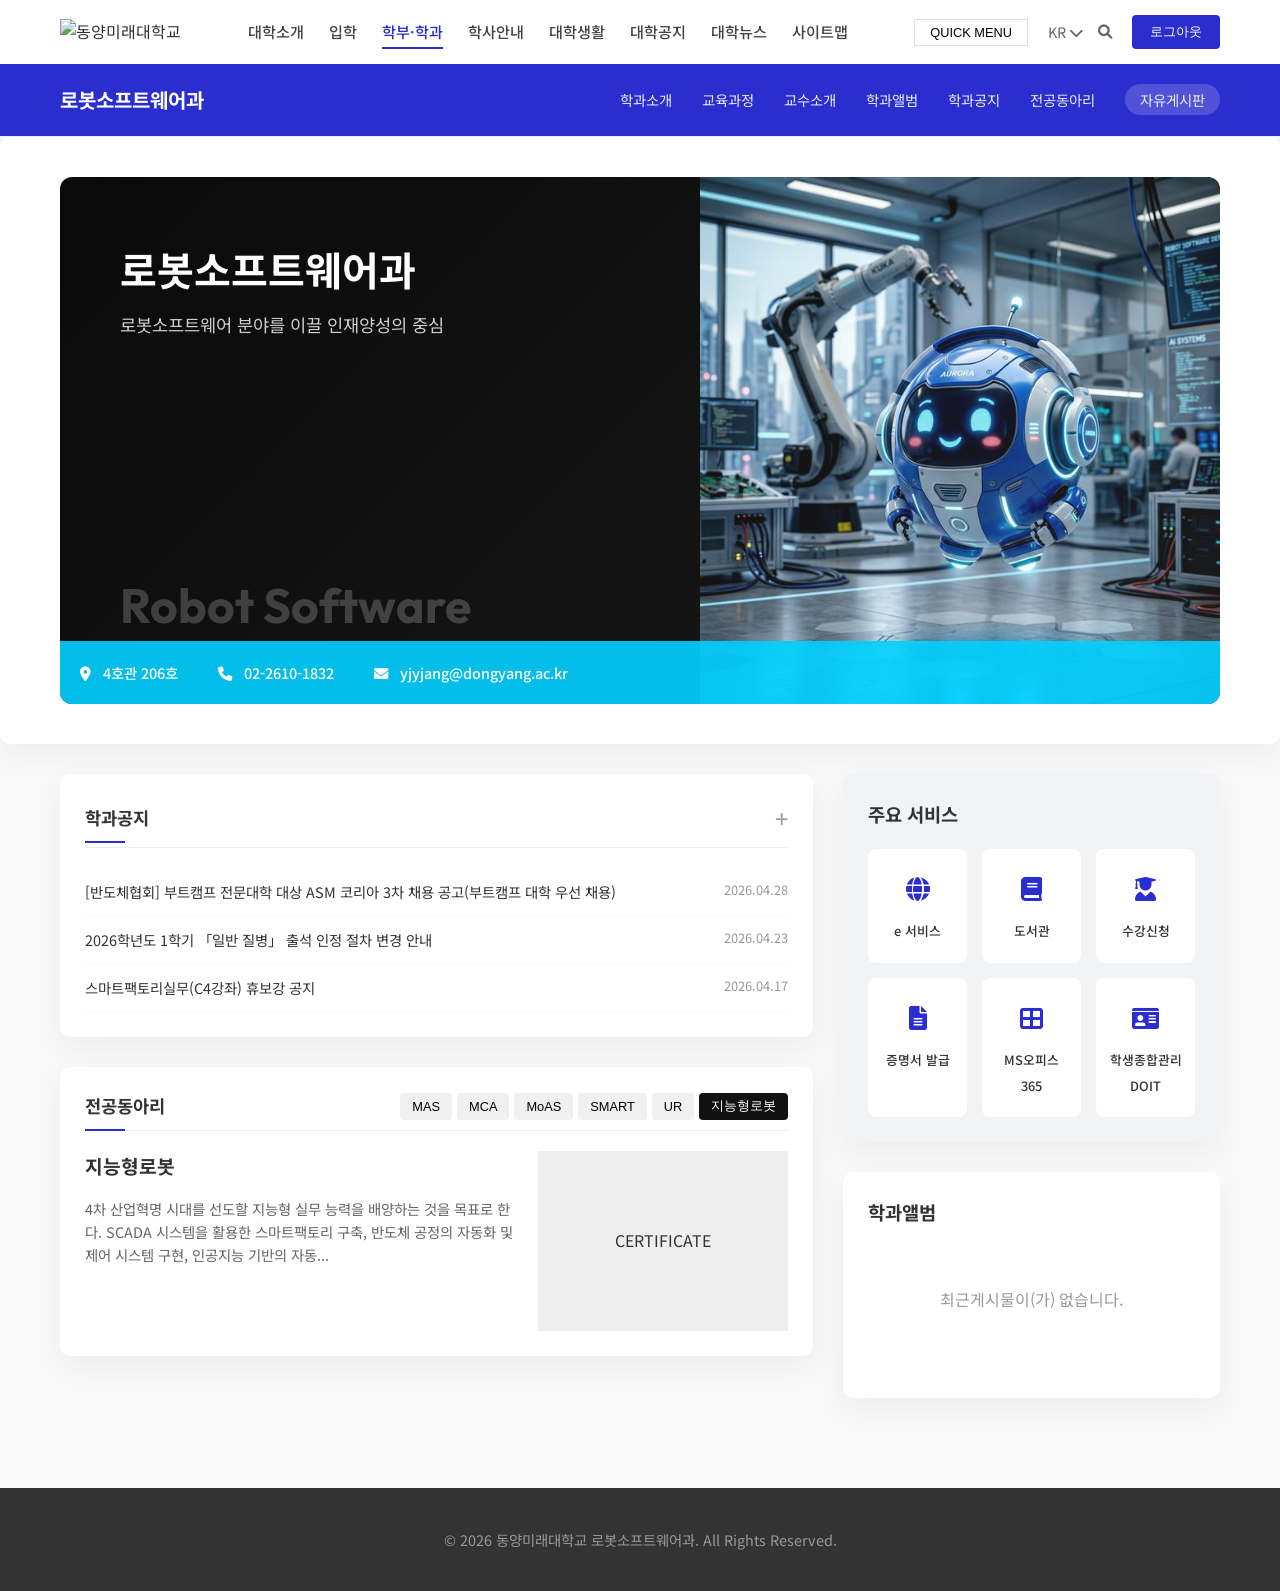
==== robot/index.html @ 5889968f "Add files via upload" ====
<!DOCTYPE html>
<html lang="ko">
<head>
    <meta charset="UTF-8">
    <meta name="viewport" content="width=device-width, initial-scale=1.0">
    <title>로봇소프트웨어과 - 동양미래대학교</title>
    <link rel="stylesheet" href="style.css">
    <link rel="preconnect" href="https://fonts.googleapis.com">
    <link rel="preconnect" href="https://fonts.gstatic.com" crossorigin>
    <link href="https://fonts.googleapis.com/css2?family=Noto+Sans+KR:wght@300;400;500;700&family=Outfit:wght@400;600;700&display=swap" rel="stylesheet">
    <link rel="stylesheet" href="https://cdnjs.cloudflare.com/ajax/libs/font-awesome/6.0.0/css/all.min.css">
</head>
<body>
    <header>
        <div class="top-nav">
            <div class="container">
                <div class="logo">
                    <img src="https://www.dongyang.ac.kr/sites/computer/images/common/logo.png" alt="동양미래대학교">
                </div>
                <nav class="main-menu">
                    <ul>
                        <li><a href="#">대학소개</a></li>
                        <li><a href="#">입학</a></li>
                        <li class="active"><a href="#">학부·학과</a></li>
                        <li><a href="#">학사안내</a></li>
                        <li><a href="#">대학생활</a></li>
                        <li><a href="#">대학공지</a></li>
                        <li><a href="#">대학뉴스</a></li>
                        <li><a href="#">사이트맵</a></li>
                    </ul>
                </nav>
                <div class="quick-menu">
                    <button class="btn-quick">QUICK MENU</button>
                    <div class="lang-search">
                        <span class="lang">KR <i class="fas fa-chevron-down"></i></span>
                        <i class="fas fa-search"></i>
                    </div>
                    <button class="btn-login">로그아웃</button>
                </div>
            </div>
        </div>
        <div class="dept-nav">
            <div class="container">
                <h1 class="dept-name">로봇소프트웨어과</h1>
                <nav class="sub-menu">
                    <ul>
                        <li><a href="#">학과소개</a></li>
                        <li><a href="#">교육과정</a></li>
                        <li><a href="#">교수소개</a></li>
                        <li><a href="#">학과앨범</a></li>
                        <li><a href="#">학과공지</a></li>
                        <li><a href="#">전공동아리</a></li>
                        <li class="btn-board"><a href="board.html">자유게시판</a></li>
                    </ul>
                </nav>
            </div>
        </div>
    </header>

    <main>
        <section class="hero-section">
            <div class="container">
                <div class="hero-card">
                    <div class="hero-content">
                        <h2>로봇소프트웨어과</h2>
                        <p>로봇소프트웨어 분야를 이끌 인재양성의 중심</p>
                        <h3 class="eng-title">Robot Software</h3>
                    </div>
                    <div class="hero-image">
                        <!-- We will use the generated robot image here -->
                        <img src="robot_banner_1777857553426.png" alt="Robot Banner">
                    </div>
                    <div class="contact-info-bar">
                        <div class="info-item"><i class="fas fa-map-marker-alt"></i> 4호관 206호</div>
                        <div class="info-item"><i class="fas fa-phone"></i> 02-2610-1832</div>
                        <div class="info-item"><i class="fas fa-envelope"></i> yjyjang@dongyang.ac.kr</div>
                    </div>
                </div>
            </div>
        </section>

        <div class="content-grid container">
            <div class="grid-left">
                <section class="notice-section">
                    <div class="section-header">
                        <h3>학과공지</h3>
                        <a href="#" class="btn-plus">+</a>
                    </div>
                    <div class="notice-list">
                        <div class="notice-item">
                            <span class="title">[반도체협회] 부트캠프 전문대학 대상 ASM 코리아 3차 채용 공고(부트캠프 대학 우선 채용)</span>
                            <span class="date">2026.04.28</span>
                        </div>
                        <div class="notice-item">
                            <span class="title">2026학년도 1학기 「일반 질병」 출석 인정 절차 변경 안내</span>
                            <span class="date">2026.04.23</span>
                        </div>
                        <div class="notice-item">
                            <span class="title">스마트팩토리실무(C4강좌) 휴보강 공지</span>
                            <span class="date">2026.04.17</span>
                        </div>
                    </div>
                </section>

                <section class="clubs-section">
                    <div class="section-header">
                        <h3>전공동아리</h3>
                        <div class="club-tabs">
                            <button>MAS</button>
                            <button>MCA</button>
                            <button>MoAS</button>
                            <button>SMART</button>
                            <button>UR</button>
                            <button class="active">지능형로봇</button>
                        </div>
                    </div>
                    <div class="club-content">
                        <div class="club-info">
                            <h4>지능형로봇</h4>
                            <p>4차 산업혁명 시대를 선도할 지능형 실무 능력을 배양하는 것을 목표로 한다. SCADA 시스템을 활용한 스마트팩토리 구축, 반도체 공정의 자동화 및 제어 시스템 구현, 인공지능 기반의 자동...</p>
                        </div>
                        <div class="club-image">
                            <!-- Placeholder for club detail image -->
                            <div class="placeholder-img">CERTIFICATE</div>
                        </div>
                    </div>
                </section>
            </div>

            <div class="grid-right">
                <section class="services-section">
                    <h3>주요 서비스</h3>
                    <div class="services-grid">
                        <div class="service-item">
                            <div class="service-icon"><i class="fas fa-globe"></i></div>
                            <span>e 서비스</span>
                        </div>
                        <div class="service-item">
                            <div class="service-icon"><i class="fas fa-book"></i></div>
                            <span>도서관</span>
                        </div>
                        <div class="service-item">
                            <div class="service-icon"><i class="fas fa-user-graduate"></i></div>
                            <span>수강신청</span>
                        </div>
                        <div class="service-item">
                            <div class="service-icon"><i class="fas fa-file-alt"></i></div>
                            <span>증명서 발급</span>
                        </div>
                        <div class="service-item">
                            <div class="service-icon"><i class="fas fa-th-large"></i></div>
                            <span>MS오피스 365</span>
                        </div>
                        <div class="service-item">
                            <div class="service-icon"><i class="fas fa-id-card"></i></div>
                            <span>학생종합관리 DOIT</span>
                        </div>
                    </div>
                </section>

                <section class="album-section">
                    <h3>학과앨범</h3>
                    <div class="album-empty">
                        <p>최근게시물이(가) 없습니다.</p>
                    </div>
                </section>
            </div>
        </div>
    </main>

    <footer>
        <div class="container">
            <p>&copy; 2026 동양미래대학교 로봇소프트웨어과. All Rights Reserved.</p>
        </div>
    </footer>
</body>
</html>
---- robot/style.css ----
:root {
    --primary-color: #2B2ECF;
    --secondary-color: #4A4EDD;
    --accent-color: #00D1FF;
    --text-color: #333;
    --light-gray: #f4f7f6;
    --border-color: #eee;
    --white: #ffffff;
    --black: #111;
    --transition: all 0.3s ease;
    --container-width: 1200px;
    --shadow: 0 10px 30px rgba(0,0,0,0.05);
}

* {
    margin: 0;
    padding: 0;
    box-sizing: border-box;
}

body {
    font-family: 'Noto Sans KR', sans-serif;
    color: var(--text-color);
    background-color: #f9f9f9;
    line-height: 1.6;
}

.container {
    max-width: var(--container-width);
    margin: 0 auto;
    padding: 0 20px;
}

a {
    text-decoration: none;
    color: inherit;
}

ul {
    list-style: none;
}

/* Header */
header {
    background: var(--white);
    border-bottom: 1px solid var(--border-color);
    position: sticky;
    top: 0;
    z-index: 1000;
}

.top-nav {
    padding: 15px 0;
}

.top-nav .container {
    display: flex;
    justify-content: space-between;
    align-items: center;
}

.logo img {
    height: 40px;
}

.main-menu ul {
    display: flex;
    gap: 25px;
}

.main-menu li a {
    font-size: 0.95rem;
    font-weight: 500;
    color: #444;
}

.main-menu li.active a {
    color: var(--primary-color);
    border-bottom: 2px solid var(--primary-color);
    padding-bottom: 5px;
}

.quick-menu {
    display: flex;
    align-items: center;
    gap: 20px;
}

.btn-quick {
    background: transparent;
    border: 1px solid #ddd;
    padding: 5px 15px;
    font-size: 0.8rem;
    cursor: pointer;
}

.lang-search {
    display: flex;
    gap: 15px;
    align-items: center;
    font-size: 0.9rem;
    color: #666;
}

.btn-login {
    background: var(--primary-color);
    color: white;
    border: none;
    padding: 8px 18px;
    border-radius: 4px;
    font-weight: 500;
    cursor: pointer;
}

/* Dept Nav */
.dept-nav {
    background: var(--primary-color);
    color: white;
    padding: 20px 0;
}

.dept-nav .container {
    display: flex;
    justify-content: space-between;
    align-items: center;
}

.dept-name {
    font-size: 1.25rem;
    font-weight: 700;
}

.sub-menu ul {
    display: flex;
    gap: 30px;
}

.sub-menu li a {
    font-size: 0.9rem;
    font-weight: 400;
    opacity: 0.9;
}

.sub-menu li a:hover {
    opacity: 1;
    text-decoration: underline;
}

.btn-board a {
    background: rgba(255,255,255,0.2);
    padding: 5px 15px;
    border-radius: 20px;
    font-weight: 600;
}

/* Hero Section */
.hero-section {
    padding: 40px 0;
}

.hero-card {
    background: linear-gradient(135deg, #0a0a0a 0%, #1a1a1a 100%);
    border-radius: 12px;
    overflow: hidden;
    position: relative;
    display: flex;
    min-height: 450px;
    color: white;
}

.hero-content {
    flex: 1;
    padding: 60px;
    z-index: 2;
    display: flex;
    flex-direction: column;
    justify-content: center;
}

.hero-content h2 {
    font-size: 2.5rem;
    margin-bottom: 10px;
    font-weight: 700;
}

.hero-content p {
    font-size: 1.1rem;
    opacity: 0.8;
    margin-bottom: 20px;
}

.eng-title {
    font-family: 'Outfit', sans-serif;
    font-size: 3rem;
    font-weight: 700;
    opacity: 0.2;
    margin-top: auto;
}

.hero-image {
    flex: 1;
    position: relative;
}

.hero-image img {
    width: 100%;
    height: 100%;
    object-fit: cover;
    mix-blend-mode: lighten;
}

.contact-info-bar {
    position: absolute;
    bottom: 0;
    left: 0;
    width: 100%;
    background: rgba(0, 209, 255, 0.9);
    padding: 20px;
    display: flex;
    gap: 40px;
    z-index: 3;
}

.info-item {
    font-size: 0.9rem;
    font-weight: 500;
}

.info-item i {
    margin-right: 8px;
}

/* Content Grid */
.content-grid {
    display: grid;
    grid-template-columns: 2fr 1fr;
    gap: 30px;
    margin-bottom: 60px;
}

section {
    background: var(--white);
    padding: 25px;
    border-radius: 10px;
    box-shadow: var(--shadow);
    margin-bottom: 30px;
}

.section-header {
    display: flex;
    justify-content: space-between;
    align-items: center;
    margin-bottom: 20px;
    border-bottom: 1px solid var(--border-color);
    padding-bottom: 10px;
}

.section-header h3 {
    font-size: 1.1rem;
    position: relative;
}

.section-header h3::after {
    content: '';
    position: absolute;
    bottom: -11px;
    left: 0;
    width: 40px;
    height: 2px;
    background: var(--primary-color);
}

.btn-plus {
    font-size: 1.5rem;
    color: #999;
}

/* Notice List */
.notice-item {
    display: flex;
    justify-content: space-between;
    padding: 12px 0;
    border-bottom: 1px solid #f9f9f9;
}

.notice-item .title {
    white-space: nowrap;
    overflow: hidden;
    text-overflow: ellipsis;
    margin-right: 20px;
    font-size: 0.9rem;
}

.notice-item .date {
    font-size: 0.8rem;
    color: #999;
    flex-shrink: 0;
}

/* Clubs */
.club-tabs {
    display: flex;
    gap: 5px;
}

.club-tabs button {
    background: #f0f0f0;
    border: none;
    padding: 5px 12px;
    font-size: 0.8rem;
    cursor: pointer;
    border-radius: 4px;
}

.club-tabs button.active {
    background: var(--black);
    color: white;
}

.club-content {
    display: flex;
    gap: 20px;
    margin-top: 15px;
}

.club-info h4 {
    margin-bottom: 15px;
    font-size: 1.2rem;
}

.club-info p {
    font-size: 0.9rem;
    color: #666;
}

.club-image {
    width: 250px;
    height: 180px;
    background: #eee;
    display: flex;
    align-items: center;
    justify-content: center;
    flex-shrink: 0;
}

/* Services */
.services-section {
    background: #f1f3f5;
}

.services-grid {
    display: grid;
    grid-template-columns: 1fr 1fr 1fr;
    gap: 15px;
    margin-top: 20px;
}

.service-item {
    background: white;
    padding: 20px 10px;
    text-align: center;
    border-radius: 8px;
    cursor: pointer;
    transition: var(--transition);
}

.service-item:hover {
    transform: translateY(-5px);
    box-shadow: 0 5px 15px rgba(0,0,0,0.1);
}

.service-icon {
    font-size: 1.5rem;
    color: var(--primary-color);
    margin-bottom: 10px;
}

.service-item span {
    font-size: 0.8rem;
    font-weight: 500;
}

/* Album */
.album-empty {
    padding: 60px 0;
    text-align: center;
    color: #999;
}

/* Footer */
footer {
    background: #333;
    color: #999;
    padding: 40px 0;
    text-align: center;
    font-size: 0.9rem;
}

/* Responsive */
@media (max-width: 1000px) {
    .content-grid {
        grid-template-columns: 1fr;
    }
    .hero-card {
        flex-direction: column;
    }
}
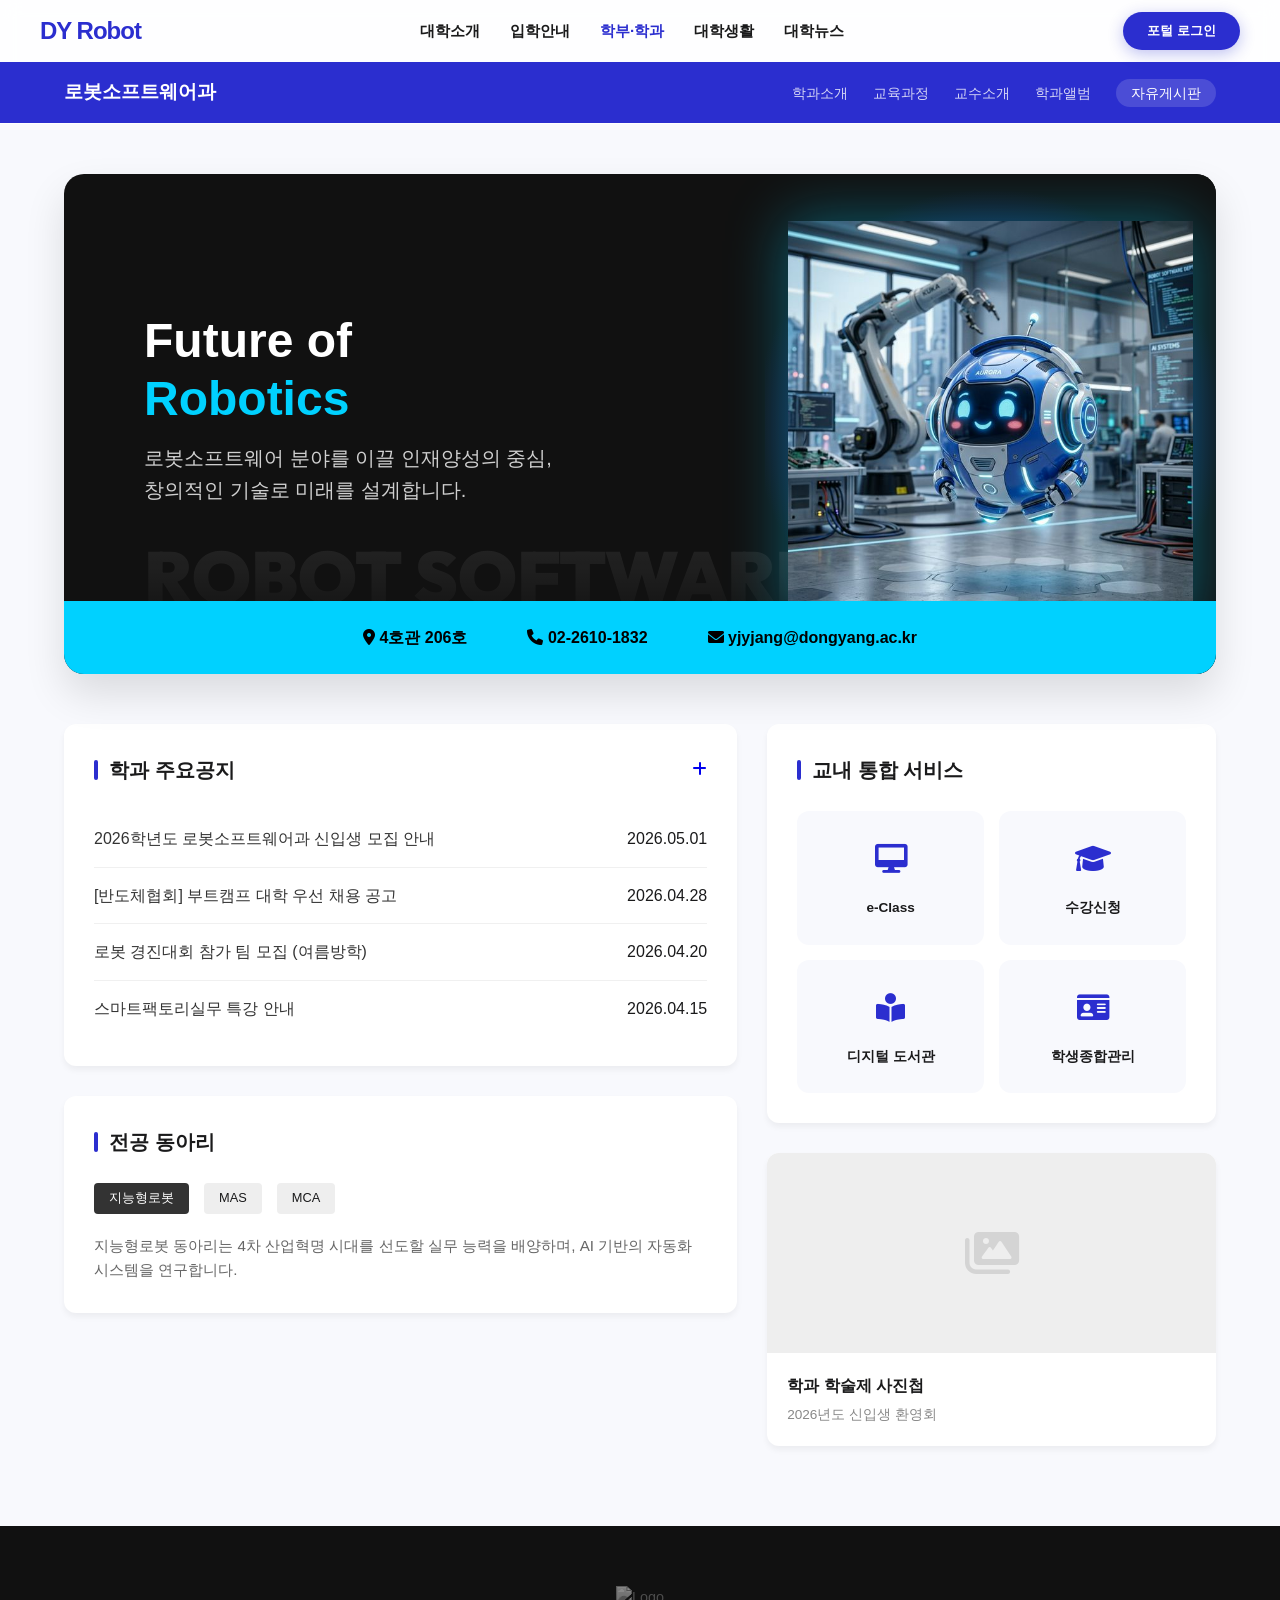
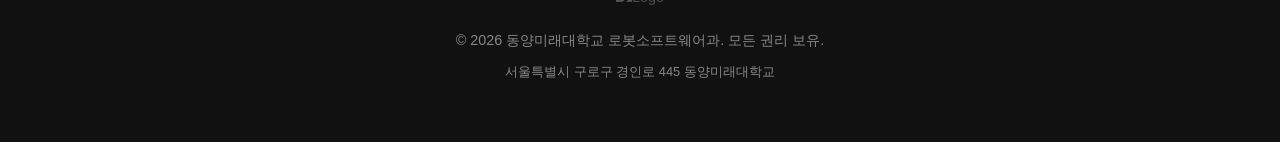
==== commit 933c3113: "Add files via upload" ====
--- a/robot/index.html
+++ b/robot/index.html
@@ -3,54 +3,41 @@
 <head>
     <meta charset="UTF-8">
     <meta name="viewport" content="width=device-width, initial-scale=1.0">
-    <title>로봇소프트웨어과 - 동양미래대학교</title>
+    <title>로봇소프트웨어과 | 동양미래대학교</title>
     <link rel="stylesheet" href="style.css">
-    <link rel="preconnect" href="https://fonts.googleapis.com">
-    <link rel="preconnect" href="https://fonts.gstatic.com" crossorigin>
-    <link href="https://fonts.googleapis.com/css2?family=Noto+Sans+KR:wght@300;400;500;700&family=Outfit:wght@400;600;700&display=swap" rel="stylesheet">
+    <link rel="stylesheet" href="https://cdn.jsdelivr.net/gh/orioncactus/pretendard/dist/web/static/pretendard.css">
+    <link href="https://fonts.googleapis.com/css2?family=Outfit:wght@800;900&display=swap" rel="stylesheet">
     <link rel="stylesheet" href="https://cdnjs.cloudflare.com/ajax/libs/font-awesome/6.0.0/css/all.min.css">
 </head>
 <body>
     <header>
-        <div class="top-nav">
-            <div class="container">
-                <div class="logo">
-                    <img src="https://www.dongyang.ac.kr/sites/computer/images/common/logo.png" alt="동양미래대학교">
-                </div>
-                <nav class="main-menu">
-                    <ul>
-                        <li><a href="#">대학소개</a></li>
-                        <li><a href="#">입학</a></li>
-                        <li class="active"><a href="#">학부·학과</a></li>
-                        <li><a href="#">학사안내</a></li>
-                        <li><a href="#">대학생활</a></li>
-                        <li><a href="#">대학공지</a></li>
-                        <li><a href="#">대학뉴스</a></li>
-                        <li><a href="#">사이트맵</a></li>
-                    </ul>
-                </nav>
-                <div class="quick-menu">
-                    <button class="btn-quick">QUICK MENU</button>
-                    <div class="lang-search">
-                        <span class="lang">KR <i class="fas fa-chevron-down"></i></span>
-                        <i class="fas fa-search"></i>
-                    </div>
-                    <button class="btn-login">로그아웃</button>
-                </div>
+        <div class="container top-nav">
+            <div class="logo">
+                <span>DY Robot</span>
+            </div>
+            <nav class="main-menu">
+                <ul>
+                    <li><a href="#">대학소개</a></li>
+                    <li><a href="#">입학안내</a></li>
+                    <li><a href="#" style="color:var(--primary-color)">학부·학과</a></li>
+                    <li><a href="#">대학생활</a></li>
+                    <li><a href="#">대학뉴스</a></li>
+                </ul>
+            </nav>
+            <div class="header-actions">
+                <button class="btn-login">포털 로그인</button>
             </div>
         </div>
         <div class="dept-nav">
             <div class="container">
-                <h1 class="dept-name">로봇소프트웨어과</h1>
+                <h1 style="font-size: 1.2rem; font-weight: 700;">로봇소프트웨어과</h1>
                 <nav class="sub-menu">
                     <ul>
                         <li><a href="#">학과소개</a></li>
                         <li><a href="#">교육과정</a></li>
                         <li><a href="#">교수소개</a></li>
                         <li><a href="#">학과앨범</a></li>
-                        <li><a href="#">학과공지</a></li>
-                        <li><a href="#">전공동아리</a></li>
-                        <li class="btn-board"><a href="board.html">자유게시판</a></li>
+                        <li class="active"><a href="board.html" style="background: rgba(255,255,255,0.15); padding: 6px 15px; border-radius: 20px;">자유게시판</a></li>
                     </ul>
                 </nav>
             </div>
@@ -62,13 +49,12 @@
             <div class="container">
                 <div class="hero-card">
                     <div class="hero-content">
-                        <h2>로봇소프트웨어과</h2>
-                        <p>로봇소프트웨어 분야를 이끌 인재양성의 중심</p>
-                        <h3 class="eng-title">Robot Software</h3>
+                        <h2>Future of<br><span style="color:var(--secondary-color)">Robotics</span></h2>
+                        <p>로봇소프트웨어 분야를 이끌 인재양성의 중심,<br>창의적인 기술로 미래를 설계합니다.</p>
+                        <div class="eng-title">ROBOT SOFTWARE</div>
                     </div>
                     <div class="hero-image">
-                        <!-- We will use the generated robot image here -->
-                        <img src="robot_banner_1777857553426.png" alt="Robot Banner">
+                        <img src="robot_banner_1777857553426.png" alt="Robot Character">
                     </div>
                     <div class="contact-info-bar">
                         <div class="info-item"><i class="fas fa-map-marker-alt"></i> 4호관 206호</div>
@@ -79,89 +65,78 @@
             </div>
         </section>
 
-        <div class="content-grid container">
+        <div class="container content-grid">
             <div class="grid-left">
-                <section class="notice-section">
-                    <div class="section-header">
-                        <h3>학과공지</h3>
-                        <a href="#" class="btn-plus">+</a>
+                <section class="card notice-section">
+                    <div class="section-title">
+                        <h3>학과 주요공지</h3>
+                        <a href="#"><i class="fas fa-plus"></i></a>
                     </div>
                     <div class="notice-list">
                         <div class="notice-item">
-                            <span class="title">[반도체협회] 부트캠프 전문대학 대상 ASM 코리아 3차 채용 공고(부트캠프 대학 우선 채용)</span>
+                            <span class="title">2026학년도 로봇소프트웨어과 신입생 모집 안내</span>
+                            <span class="date">2026.05.01</span>
+                        </div>
+                        <div class="notice-item">
+                            <span class="title">[반도체협회] 부트캠프 대학 우선 채용 공고</span>
                             <span class="date">2026.04.28</span>
                         </div>
                         <div class="notice-item">
-                            <span class="title">2026학년도 1학기 「일반 질병」 출석 인정 절차 변경 안내</span>
-                            <span class="date">2026.04.23</span>
+                            <span class="title">로봇 경진대회 참가 팀 모집 (여름방학)</span>
+                            <span class="date">2026.04.20</span>
                         </div>
                         <div class="notice-item">
-                            <span class="title">스마트팩토리실무(C4강좌) 휴보강 공지</span>
-                            <span class="date">2026.04.17</span>
+                            <span class="title">스마트팩토리실무 특강 안내</span>
+                            <span class="date">2026.04.15</span>
                         </div>
                     </div>
                 </section>
 
-                <section class="clubs-section">
-                    <div class="section-header">
-                        <h3>전공동아리</h3>
-                        <div class="club-tabs">
-                            <button>MAS</button>
-                            <button>MCA</button>
-                            <button>MoAS</button>
-                            <button>SMART</button>
-                            <button>UR</button>
-                            <button class="active">지능형로봇</button>
-                        </div>
+                <section class="card" style="margin-top: 30px;">
+                    <div class="section-title">
+                        <h3>전공 동아리</h3>
                     </div>
-                    <div class="club-content">
-                        <div class="club-info">
-                            <h4>지능형로봇</h4>
-                            <p>4차 산업혁명 시대를 선도할 지능형 실무 능력을 배양하는 것을 목표로 한다. SCADA 시스템을 활용한 스마트팩토리 구축, 반도체 공정의 자동화 및 제어 시스템 구현, 인공지능 기반의 자동...</p>
-                        </div>
-                        <div class="club-image">
-                            <!-- Placeholder for club detail image -->
-                            <div class="placeholder-img">CERTIFICATE</div>
-                        </div>
+                    <div style="display: flex; gap: 15px; margin-bottom: 20px;">
+                        <span style="padding: 5px 15px; background: #333; color: white; border-radius: 4px; font-size: 0.8rem;">지능형로봇</span>
+                        <span style="padding: 5px 15px; background: #eee; border-radius: 4px; font-size: 0.8rem;">MAS</span>
+                        <span style="padding: 5px 15px; background: #eee; border-radius: 4px; font-size: 0.8rem;">MCA</span>
                     </div>
+                    <p style="color:#666; font-size: 0.95rem;">지능형로봇 동아리는 4차 산업혁명 시대를 선도할 실무 능력을 배양하며, AI 기반의 자동화 시스템을 연구합니다.</p>
                 </section>
             </div>
 
             <div class="grid-right">
-                <section class="services-section">
-                    <h3>주요 서비스</h3>
+                <section class="card services-section">
+                    <div class="section-title">
+                        <h3>교내 통합 서비스</h3>
+                    </div>
                     <div class="services-grid">
                         <div class="service-item">
-                            <div class="service-icon"><i class="fas fa-globe"></i></div>
-                            <span>e 서비스</span>
+                            <div class="service-icon"><i class="fas fa-desktop"></i></div>
+                            <span style="font-size: 0.85rem; font-weight: 600;">e-Class</span>
                         </div>
                         <div class="service-item">
-                            <div class="service-icon"><i class="fas fa-book"></i></div>
-                            <span>도서관</span>
+                            <div class="service-icon"><i class="fas fa-graduation-cap"></i></div>
+                            <span style="font-size: 0.85rem; font-weight: 600;">수강신청</span>
                         </div>
                         <div class="service-item">
-                            <div class="service-icon"><i class="fas fa-user-graduate"></i></div>
-                            <span>수강신청</span>
-                        </div>
-                        <div class="service-item">
-                            <div class="service-icon"><i class="fas fa-file-alt"></i></div>
-                            <span>증명서 발급</span>
-                        </div>
-                        <div class="service-item">
-                            <div class="service-icon"><i class="fas fa-th-large"></i></div>
-                            <span>MS오피스 365</span>
+                            <div class="service-icon"><i class="fas fa-book-reader"></i></div>
+                            <span style="font-size: 0.85rem; font-weight: 600;">디지털 도서관</span>
                         </div>
                         <div class="service-item">
                             <div class="service-icon"><i class="fas fa-id-card"></i></div>
-                            <span>학생종합관리 DOIT</span>
+                            <span style="font-size: 0.85rem; font-weight: 600;">학생종합관리</span>
                         </div>
                     </div>
                 </section>
 
-                <section class="album-section">
-                    <h3>학과앨범</h3>
-                    <div class="album-empty">
-                        <p>최근게시물이(가) 없습니다.</p>
+                <section class="card" style="margin-top: 30px; padding: 0; overflow: hidden;">
+                    <div style="background: #eee; height: 200px; display: flex; align-items: center; justify-content: center; color: #999;">
+                        <i class="fas fa-images fa-3x" style="opacity: 0.3;"></i>
+                    </div>
+                    <div style="padding: 20px;">
+                        <h4 style="font-size: 1rem; margin-bottom: 5px;">학과 학술제 사진첩</h4>
+                        <p style="font-size: 0.85rem; color:#888;">2026년도 신입생 환영회</p>
                     </div>
                 </section>
             </div>
@@ -170,7 +145,9 @@
 
     <footer>
         <div class="container">
-            <p>&copy; 2026 동양미래대학교 로봇소프트웨어과. All Rights Reserved.</p>
+            <img src="https://www.dongyang.ac.kr/sites/computer/images/common/logo.png" alt="Logo" style="width: 150px; opacity: 0.5; filter: grayscale(1); margin-bottom: 20px;">
+            <p>&copy; 2026 동양미래대학교 로봇소프트웨어과. 모든 권리 보유.</p>
+            <p style="margin-top: 10px; font-size: 0.8rem;">서울특별시 구로구 경인로 445 동양미래대학교</p>
         </div>
     </footer>
 </body>
--- a/robot/style.css
+++ b/robot/style.css
@@ -1,15 +1,18 @@
 :root {
     --primary-color: #2B2ECF;
-    --secondary-color: #4A4EDD;
-    --accent-color: #00D1FF;
-    --text-color: #333;
-    --light-gray: #f4f7f6;
-    --border-color: #eee;
+    --primary-light: #E9E9FF;
+    --secondary-color: #00D1FF;
+    --accent-color: #FFD600;
+    --text-dark: #1A1A1B;
+    --text-muted: #666;
+    --bg-light: #F8F9FD;
     --white: #ffffff;
-    --black: #111;
-    --transition: all 0.3s ease;
-    --container-width: 1200px;
-    --shadow: 0 10px 30px rgba(0,0,0,0.05);
+    --glass-bg: rgba(255, 255, 255, 0.85);
+    --shadow-sm: 0 4px 6px rgba(0,0,0,0.05);
+    --shadow-md: 0 10px 20px rgba(0,0,0,0.08);
+    --shadow-lg: 0 20px 40px rgba(0,0,0,0.12);
+    --radius: 12px;
+    --transition: all 0.3s cubic-bezier(0.4, 0, 0.2, 1);
 }
 
 * {
@@ -19,104 +22,90 @@
 }
 
 body {
-    font-family: 'Noto Sans KR', sans-serif;
-    color: var(--text-color);
-    background-color: #f9f9f9;
+    font-family: 'Pretendard', 'Noto Sans KR', sans-serif;
+    color: var(--text-dark);
+    background-color: var(--bg-light);
     line-height: 1.6;
+    overflow-x: hidden;
 }
 
 .container {
-    max-width: var(--container-width);
+    max-width: 1200px;
     margin: 0 auto;
-    padding: 0 20px;
-}
-
-a {
-    text-decoration: none;
-    color: inherit;
-}
-
-ul {
-    list-style: none;
-}
-
-/* Header */
+    padding: 0 24px;
+}
+
+/* Premium Header */
 header {
-    background: var(--white);
-    border-bottom: 1px solid var(--border-color);
+    background: var(--glass-bg);
+    backdrop-filter: blur(10px);
+    -webkit-backdrop-filter: blur(10px);
+    border-bottom: 1px solid rgba(255,255,255,0.3);
     position: sticky;
     top: 0;
     z-index: 1000;
 }
 
 .top-nav {
-    padding: 15px 0;
-}
-
-.top-nav .container {
     display: flex;
     justify-content: space-between;
     align-items: center;
-}
-
-.logo img {
-    height: 40px;
+    padding: 12px 0;
+}
+
+.logo {
+    display: flex;
+    align-items: center;
+    gap: 12px;
+}
+
+.logo span {
+    font-size: 1.5rem;
+    font-weight: 800;
+    color: var(--primary-color);
+    letter-spacing: -1px;
 }
 
 .main-menu ul {
     display: flex;
-    gap: 25px;
-}
-
-.main-menu li a {
+    gap: 30px;
+    list-style: none;
+}
+
+.main-menu a {
+    text-decoration: none;
+    color: var(--text-dark);
+    font-weight: 600;
     font-size: 0.95rem;
-    font-weight: 500;
-    color: #444;
-}
-
-.main-menu li.active a {
+    transition: var(--transition);
+}
+
+.main-menu a:hover {
     color: var(--primary-color);
-    border-bottom: 2px solid var(--primary-color);
-    padding-bottom: 5px;
-}
-
-.quick-menu {
-    display: flex;
-    align-items: center;
-    gap: 20px;
-}
-
-.btn-quick {
-    background: transparent;
-    border: 1px solid #ddd;
-    padding: 5px 15px;
-    font-size: 0.8rem;
-    cursor: pointer;
-}
-
-.lang-search {
-    display: flex;
-    gap: 15px;
-    align-items: center;
-    font-size: 0.9rem;
-    color: #666;
 }
 
 .btn-login {
     background: var(--primary-color);
     color: white;
     border: none;
-    padding: 8px 18px;
-    border-radius: 4px;
-    font-weight: 500;
+    padding: 10px 24px;
+    border-radius: 50px;
+    font-weight: 600;
     cursor: pointer;
-}
-
-/* Dept Nav */
+    box-shadow: 0 4px 15px rgba(43, 46, 207, 0.3);
+    transition: var(--transition);
+}
+
+.btn-login:hover {
+    transform: translateY(-2px);
+    box-shadow: 0 6px 20px rgba(43, 46, 207, 0.4);
+}
+
+/* Sub Navigation Bar */
 .dept-nav {
     background: var(--primary-color);
     color: white;
-    padding: 20px 0;
+    padding: 15px 0;
 }
 
 .dept-nav .container {
@@ -125,52 +114,42 @@
     align-items: center;
 }
 
-.dept-name {
-    font-size: 1.25rem;
-    font-weight: 700;
-}
-
 .sub-menu ul {
     display: flex;
-    gap: 30px;
-}
-
-.sub-menu li a {
+    gap: 25px;
+    list-style: none;
+}
+
+.sub-menu a {
+    color: rgba(255,255,255,0.8);
+    text-decoration: none;
     font-size: 0.9rem;
-    font-weight: 400;
-    opacity: 0.9;
-}
-
-.sub-menu li a:hover {
-    opacity: 1;
-    text-decoration: underline;
-}
-
-.btn-board a {
-    background: rgba(255,255,255,0.2);
-    padding: 5px 15px;
-    border-radius: 20px;
-    font-weight: 600;
+    font-weight: 500;
+}
+
+.sub-menu a:hover, .sub-menu li.active a {
+    color: white;
 }
 
 /* Hero Section */
 .hero-section {
-    padding: 40px 0;
+    padding: 50px 0;
 }
 
 .hero-card {
-    background: linear-gradient(135deg, #0a0a0a 0%, #1a1a1a 100%);
-    border-radius: 12px;
+    background: #111;
+    border-radius: 20px;
     overflow: hidden;
     position: relative;
     display: flex;
-    min-height: 450px;
+    min-height: 500px;
     color: white;
+    box-shadow: var(--shadow-lg);
 }
 
 .hero-content {
-    flex: 1;
-    padding: 60px;
+    flex: 1.2;
+    padding: 80px;
     z-index: 2;
     display: flex;
     flex-direction: column;
@@ -178,35 +157,47 @@
 }
 
 .hero-content h2 {
-    font-size: 2.5rem;
-    margin-bottom: 10px;
-    font-weight: 700;
+    font-size: 3rem;
+    line-height: 1.2;
+    margin-bottom: 15px;
 }
 
 .hero-content p {
-    font-size: 1.1rem;
+    font-size: 1.25rem;
     opacity: 0.8;
-    margin-bottom: 20px;
+    margin-bottom: 30px;
 }
 
 .eng-title {
     font-family: 'Outfit', sans-serif;
-    font-size: 3rem;
-    font-weight: 700;
-    opacity: 0.2;
-    margin-top: auto;
+    font-size: 4.5rem;
+    font-weight: 900;
+    background: linear-gradient(to bottom, rgba(255,255,255,0.1), transparent);
+    -webkit-background-clip: text;
+    -webkit-text-fill-color: transparent;
+    position: absolute;
+    bottom: 40px;
+    left: 80px;
+    pointer-events: none;
 }
 
 .hero-image {
     flex: 1;
-    position: relative;
+    background: radial-gradient(circle at center, #2B2ECF 0%, #111 70%);
+    display: flex;
+    align-items: center;
+    justify-content: center;
 }
 
 .hero-image img {
-    width: 100%;
-    height: 100%;
-    object-fit: cover;
-    mix-blend-mode: lighten;
+    max-width: 90%;
+    filter: drop-shadow(0 0 30px rgba(0, 209, 255, 0.4));
+    animation: floating 3s ease-in-out infinite;
+}
+
+@keyframes floating {
+    0%, 100% { transform: translateY(0); }
+    50% { transform: translateY(-20px); }
 }
 
 .contact-info-bar {
@@ -214,194 +205,123 @@
     bottom: 0;
     left: 0;
     width: 100%;
-    background: rgba(0, 209, 255, 0.9);
-    padding: 20px;
-    display: flex;
-    gap: 40px;
+    background: var(--secondary-color);
+    padding: 24px;
+    display: flex;
+    justify-content: center;
+    gap: 60px;
     z-index: 3;
 }
 
 .info-item {
-    font-size: 0.9rem;
-    font-weight: 500;
-}
-
-.info-item i {
-    margin-right: 8px;
-}
-
-/* Content Grid */
+    font-size: 1rem;
+    font-weight: 600;
+    color: #000;
+}
+
+/* Grid Layout */
 .content-grid {
     display: grid;
-    grid-template-columns: 2fr 1fr;
+    grid-template-columns: 1.5fr 1fr;
     gap: 30px;
-    margin-bottom: 60px;
-}
-
-section {
+    margin-bottom: 80px;
+}
+
+.card {
     background: var(--white);
-    padding: 25px;
-    border-radius: 10px;
-    box-shadow: var(--shadow);
-    margin-bottom: 30px;
-}
-
-.section-header {
+    padding: 30px;
+    border-radius: var(--radius);
+    box-shadow: var(--shadow-sm);
+    transition: var(--transition);
+}
+
+.card:hover {
+    box-shadow: var(--shadow-md);
+}
+
+.section-title {
     display: flex;
     justify-content: space-between;
     align-items: center;
-    margin-bottom: 20px;
-    border-bottom: 1px solid var(--border-color);
-    padding-bottom: 10px;
-}
-
-.section-header h3 {
-    font-size: 1.1rem;
+    margin-bottom: 25px;
+}
+
+.section-title h3 {
+    font-size: 1.25rem;
     position: relative;
-}
-
-.section-header h3::after {
+    padding-left: 15px;
+}
+
+.section-title h3::before {
     content: '';
     position: absolute;
-    bottom: -11px;
     left: 0;
-    width: 40px;
-    height: 2px;
+    top: 50%;
+    transform: translateY(-50%);
+    width: 4px;
+    height: 20px;
     background: var(--primary-color);
-}
-
-.btn-plus {
-    font-size: 1.5rem;
-    color: #999;
+    border-radius: 2px;
 }
 
 /* Notice List */
 .notice-item {
     display: flex;
     justify-content: space-between;
-    padding: 12px 0;
-    border-bottom: 1px solid #f9f9f9;
-}
+    padding: 15px 0;
+    border-bottom: 1px solid #f0f0f0;
+    cursor: pointer;
+}
+
+.notice-item:last-child { border: none; }
 
 .notice-item .title {
-    white-space: nowrap;
-    overflow: hidden;
-    text-overflow: ellipsis;
-    margin-right: 20px;
-    font-size: 0.9rem;
-}
-
-.notice-item .date {
-    font-size: 0.8rem;
-    color: #999;
-    flex-shrink: 0;
-}
-
-/* Clubs */
-.club-tabs {
-    display: flex;
-    gap: 5px;
-}
-
-.club-tabs button {
-    background: #f0f0f0;
-    border: none;
-    padding: 5px 12px;
-    font-size: 0.8rem;
-    cursor: pointer;
-    border-radius: 4px;
-}
-
-.club-tabs button.active {
-    background: var(--black);
-    color: white;
-}
-
-.club-content {
-    display: flex;
-    gap: 20px;
-    margin-top: 15px;
-}
-
-.club-info h4 {
-    margin-bottom: 15px;
-    font-size: 1.2rem;
-}
-
-.club-info p {
-    font-size: 0.9rem;
-    color: #666;
-}
-
-.club-image {
-    width: 250px;
-    height: 180px;
-    background: #eee;
-    display: flex;
-    align-items: center;
-    justify-content: center;
-    flex-shrink: 0;
-}
-
-/* Services */
-.services-section {
-    background: #f1f3f5;
-}
-
+    font-weight: 500;
+    color: #333;
+    transition: var(--transition);
+}
+
+.notice-item:hover .title {
+    color: var(--primary-color);
+}
+
+/* Services Grid */
 .services-grid {
     display: grid;
-    grid-template-columns: 1fr 1fr 1fr;
+    grid-template-columns: repeat(2, 1fr);
     gap: 15px;
-    margin-top: 20px;
 }
 
 .service-item {
-    background: white;
-    padding: 20px 10px;
+    background: var(--bg-light);
+    padding: 25px 15px;
+    border-radius: var(--radius);
     text-align: center;
-    border-radius: 8px;
-    cursor: pointer;
     transition: var(--transition);
 }
 
 .service-item:hover {
-    transform: translateY(-5px);
-    box-shadow: 0 5px 15px rgba(0,0,0,0.1);
+    background: var(--primary-light);
+    transform: scale(1.05);
 }
 
 .service-icon {
-    font-size: 1.5rem;
+    font-size: 1.8rem;
     color: var(--primary-color);
-    margin-bottom: 10px;
-}
-
-.service-item span {
-    font-size: 0.8rem;
-    font-weight: 500;
-}
-
-/* Album */
-.album-empty {
+    margin-bottom: 12px;
+}
+
+/* Footer */
+footer {
+    background: #111;
+    color: #888;
     padding: 60px 0;
     text-align: center;
-    color: #999;
-}
-
-/* Footer */
-footer {
-    background: #333;
-    color: #999;
-    padding: 40px 0;
-    text-align: center;
     font-size: 0.9rem;
 }
 
-/* Responsive */
-@media (max-width: 1000px) {
-    .content-grid {
-        grid-template-columns: 1fr;
-    }
-    .hero-card {
-        flex-direction: column;
-    }
-}
+@media (max-width: 1024px) {
+    .content-grid { grid-template-columns: 1fr; }
+    .hero-card { flex-direction: column; }
+    .eng-title { font-size: 2.5rem; bottom: 20px; left: 40px; }
+}
